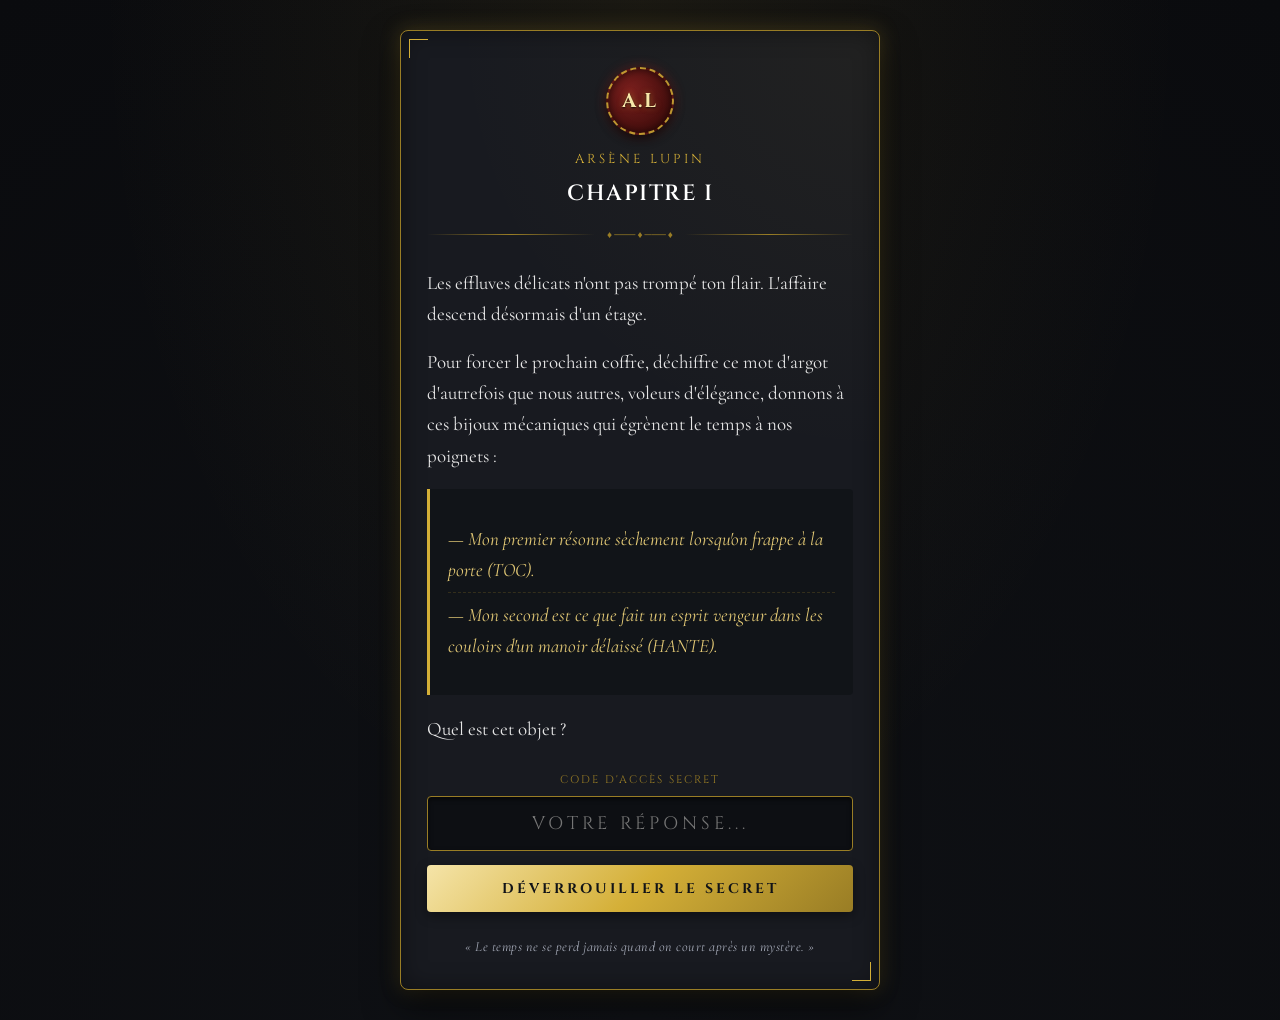
==== les-elixirs.html @ 26642cde "feat: Quete d'Anniversaire Arsene Lupin" ====
<!DOCTYPE html>
<html lang="fr">
<head>
  <meta charset="UTF-8">
  <meta name="viewport" content="width=device-width, initial-scale=1.0">
  <title>Arsène Lupin — Chapitre I : Les Élixirs</title>
  <link rel="preconnect" href="https://fonts.googleapis.com">
  <link rel="preconnect" href="https://fonts.gstatic.com" crossorigin>
  <link href="https://fonts.googleapis.com/css2?family=Cinzel:wght@400;600;700;900&family=Cormorant+Garamond:ital,wght@0,400;0,600;0,700;1,400&display=swap" rel="stylesheet">
  <link rel="stylesheet" href="style.css">
</head>
<body>
  <main class="container">
    <div class="card">
      <header class="header">
        <div class="seal-container">
          <div class="seal" aria-hidden="true">
            <span class="seal-inner">A.L</span>
          </div>
        </div>
        <div class="chapter-subtitle">Arsène Lupin</div>
        <h1 class="chapter-title">Chapitre I</h1>
        <div class="divider">♦ ─── ♦ ─── ♦</div>
      </header>

      <div class="content">
        <p>Les effluves délicats n'ont pas trompé ton flair. L'affaire descend désormais d'un étage.</p>
        <p>Pour forcer le prochain coffre, déchiffre ce mot d'argot d'autrefois que nous autres, voleurs d'élégance, donnons à ces bijoux mécaniques qui égrènent le temps à nos poignets :</p>
        
        <div class="riddle-box">
          <ul class="clue-list">
            <li>— Mon premier résonne sèchement lorsqu'on frappe à la porte (<em>TOC</em>).</li>
            <li>— Mon second est ce que fait un esprit vengeur dans les couloirs d'un manoir délaissé (<em>HANTE</em>).</li>
          </ul>
        </div>

        <p>Quel est cet objet ?</p>
      </div>

      <section id="lock-section">
        <form onsubmit="event.preventDefault(); verifierCode(['TOCANTE', 'TOCANTES']);">
          <div class="form-group">
            <label class="input-label" for="secret-code">Code d'accès secret</label>
            <input 
              type="text" 
              id="secret-code" 
              class="input-secret" 
              placeholder="VOTRE RÉPONSE..." 
              autocorrect="off" 
              autocapitalize="none" 
              spellcheck="false" 
              autocomplete="off"
              required
            >
          </div>
          <button type="submit" class="btn-submit">Déverrouiller le secret</button>
        </form>
        <div id="error" class="error-message">Combinaison incorrecte. Écoutez le tic-tac de votre intuition...</div>
      </section>

      <section id="revelation" class="revelation" role="region" aria-live="polite">
        <span class="revelation-badge">Destination Révélée</span>
        <p class="revelation-text">
          Brillant ! Descends sans bruit au rez-de-chaussée. Ouvre <strong>l'armoire du salon</strong>, là où reposent nos fameuses tocantes... Le prochain indice t'attend au milieu des aiguilles.
        </p>
      </section>

      <footer class="footer-quote">
        « Le temps ne se perd jamais quand on court après un mystère. »
      </footer>
    </div>
  </main>

  <script>
    function verifierCode(valeursAcceptees) {
      const input = document.getElementById('secret-code');
      const err = document.getElementById('error');
      const revelation = document.getElementById('revelation');
      const lockSection = document.getElementById('lock-section');

      const reponse = input.value
        .trim()
        .normalize("NFD")
        .replace(/[\u0300-\u036f]/g, "")
        .toUpperCase();

      if (valeursAcceptees.includes(reponse)) {
        lockSection.style.display = 'none';
        revelation.style.display = 'block';
        err.style.display = 'none';
      } else {
        err.style.display = 'block';
        input.classList.add('shake');
        setTimeout(() => input.classList.remove('shake'), 400);
        input.value = '';
        input.focus();
      }
    }
  </script>
</body>
</html>
---- style.css ----
@charset "UTF-8";

/* ==========================================================================
   Quête d'Anniversaire « Arsène Lupin » — Charte Graphique & Design System
   ========================================================================== */

:root {
  --bg-color: #0f1115;
  --card-bg: #181a20;
  --card-border: #997d25;
  --card-border-glow: rgba(212, 175, 55, 0.25);
  --gold-classic: #d4af37;
  --gold-aged: #997d25;
  --gold-light: #f7e7a9;
  --gold-gradient: linear-gradient(135deg, #f5e4a8 0%, #d4af37 50%, #997d25 100%);
  --gold-gradient-hover: linear-gradient(135deg, #fff2be 0%, #e0bd49 50%, #b8972e 100%);
  --text-main: #e6e6e6;
  --text-muted: #a3a8b5;
  --text-gold: #e2c875;
  --error-color: #e06c75;
  --font-title: 'Cinzel', serif;
  --font-body: 'Cormorant Garamond', Georgia, serif;
}

* {
  box-sizing: border-box;
  margin: 0;
  padding: 0;
}

html, body {
  min-height: 100%;
  background-color: var(--bg-color);
  background-image: 
    radial-gradient(ellipse at 50% 0%, rgba(212, 175, 55, 0.08) 0%, transparent 60%),
    radial-gradient(circle at 50% 100%, rgba(15, 17, 21, 0.9) 0%, #0a0b0e 100%);
  color: var(--text-main);
  font-family: var(--font-body);
  font-size: 19px;
  line-height: 1.6;
  -webkit-font-smoothing: antialiased;
}

body {
  display: flex;
  flex-direction: column;
  align-items: center;
  justify-content: center;
  min-height: 100vh;
  padding: 30px 20px;
}

/* ==========================================================================
   Conteneur & Carte Principale (Responsive max 480px)
   ========================================================================== */

.container {
  width: 100%;
  max-width: 480px;
  margin: 0 auto;
}

.card {
  position: relative;
  background-color: var(--card-bg);
  background-image: radial-gradient(circle at top right, rgba(212, 175, 55, 0.05), transparent 40%);
  border: 1px solid var(--card-border);
  border-radius: 8px;
  padding: 36px 26px 30px;
  box-shadow: 
    0 15px 35px rgba(0, 0, 0, 0.6),
    0 0 20px var(--card-border-glow),
    inset 0 0 25px rgba(0, 0, 0, 0.4);
}

/* Ornements d'angle vintage */
.card::before,
.card::after {
  content: "";
  position: absolute;
  width: 18px;
  height: 18px;
  border-color: var(--gold-classic);
  pointer-events: none;
}
.card::before {
  top: 8px;
  left: 8px;
  border-top: 1px solid var(--gold-classic);
  border-left: 1px solid var(--gold-classic);
}
.card::after {
  bottom: 8px;
  right: 8px;
  border-bottom: 1px solid var(--gold-classic);
  border-right: 1px solid var(--gold-classic);
}

/* ==========================================================================
   Sceau & En-tête
   ========================================================================== */

.header {
  text-align: center;
  margin-bottom: 24px;
}

.seal-container {
  display: inline-flex;
  align-items: center;
  justify-content: center;
  margin-bottom: 14px;
}

.seal {
  width: 68px;
  height: 68px;
  border-radius: 50%;
  background: radial-gradient(circle at 35% 35%, #7a1f1d, #420d0c 75%, #250505 100%);
  border: 2px dashed rgba(212, 175, 55, 0.85);
  box-shadow: 
    0 4px 10px rgba(0, 0, 0, 0.7),
    0 0 12px rgba(184, 41, 38, 0.4),
    inset 0 0 8px rgba(0, 0, 0, 0.6);
  display: flex;
  align-items: center;
  justify-content: center;
  position: relative;
}

.seal-inner {
  font-family: var(--font-title);
  font-weight: 700;
  font-size: 20px;
  letter-spacing: 2px;
  color: #f7e7a9;
  text-shadow: 
    0 1px 2px rgba(0, 0, 0, 0.8),
    0 0 6px rgba(212, 175, 55, 0.5);
  user-select: none;
}

.chapter-subtitle {
  font-family: var(--font-title);
  font-size: 13px;
  letter-spacing: 3px;
  text-transform: uppercase;
  color: var(--gold-classic);
  margin-bottom: 6px;
}

.chapter-title {
  font-family: var(--font-title);
  font-size: 22px;
  font-weight: 600;
  letter-spacing: 1.5px;
  color: #ffffff;
  text-transform: uppercase;
  margin-bottom: 12px;
}

.divider {
  display: flex;
  align-items: center;
  justify-content: center;
  gap: 12px;
  color: var(--gold-aged);
  font-size: 10px;
  margin: 16px 0;
}
.divider::before,
.divider::after {
  content: "";
  flex: 1;
  height: 1px;
  background: linear-gradient(to right, transparent, var(--gold-aged), transparent);
}

/* ==========================================================================
   Contenu de l'Énigme
   ========================================================================== */

.content {
  font-size: 19px;
  line-height: 1.65;
  color: var(--text-main);
  margin-bottom: 26px;
}

.content p {
  margin-bottom: 16px;
}

.content p:last-child {
  margin-bottom: 0;
}

.riddle-box {
  background: rgba(15, 17, 21, 0.65);
  border-left: 3px solid var(--gold-classic);
  padding: 16px 18px;
  margin: 18px 0;
  border-radius: 0 4px 4px 0;
  font-style: italic;
  color: var(--text-gold);
}

.riddle-box p {
  margin-bottom: 8px;
}
.riddle-box p:last-child {
  margin-bottom: 0;
}

.clue-list {
  list-style: none;
  padding-left: 0;
  margin: 12px 0;
}

.clue-list li {
  padding: 6px 0;
  border-bottom: 1px dashed rgba(153, 125, 37, 0.25);
}
.clue-list li:last-child {
  border-bottom: none;
}

.clue-list strong {
  color: var(--gold-classic);
  font-family: var(--font-title);
  letter-spacing: 1px;
}

/* ==========================================================================
   Formulaire & Saisie du Code Secret
   ========================================================================== */

.form-group {
  margin-bottom: 14px;
}

.input-label {
  display: block;
  font-family: var(--font-title);
  font-size: 11px;
  letter-spacing: 2px;
  text-transform: uppercase;
  color: var(--gold-aged);
  margin-bottom: 8px;
  text-align: center;
}

.input-secret {
  width: 100%;
  padding: 14px 16px;
  background-color: #0d0f13;
  border: 1px solid var(--gold-aged);
  border-radius: 4px;
  color: #ffffff;
  font-family: var(--font-title);
  font-size: 18px;
  letter-spacing: 4px;
  text-align: center;
  text-transform: uppercase;
  outline: none;
  transition: all 0.25s ease;
  box-shadow: inset 0 2px 5px rgba(0, 0, 0, 0.6);
}

.input-secret:focus {
  border-color: var(--gold-classic);
  box-shadow: 
    0 0 10px rgba(212, 175, 55, 0.4),
    inset 0 2px 5px rgba(0, 0, 0, 0.6);
}

.btn-submit {
  width: 100%;
  padding: 14px 20px;
  background: var(--gold-gradient);
  border: none;
  border-radius: 4px;
  color: #111317;
  font-family: var(--font-title);
  font-size: 14px;
  font-weight: 700;
  letter-spacing: 3px;
  text-transform: uppercase;
  cursor: pointer;
  transition: all 0.25s ease;
  box-shadow: 0 4px 12px rgba(0, 0, 0, 0.4);
}

.btn-submit:hover,
.btn-submit:active {
  background: var(--gold-gradient-hover);
  transform: translateY(-1px);
  box-shadow: 0 6px 16px rgba(212, 175, 55, 0.35);
}

/* Message d'erreur */
.error-message {
  display: none;
  color: var(--error-color);
  font-family: var(--font-body);
  font-size: 16px;
  font-style: italic;
  text-align: center;
  margin-top: 10px;
  animation: fadeIn 0.3s ease;
}

/* ==========================================================================
   Section Révélation (Destination Débloquée)
   ========================================================================== */

.revelation {
  display: none;
  background: linear-gradient(145deg, rgba(30, 24, 15, 0.85), rgba(18, 20, 26, 0.95));
  border: 1px solid var(--gold-classic);
  border-radius: 6px;
  padding: 24px 20px;
  box-shadow: 
    0 0 20px rgba(212, 175, 55, 0.2),
    inset 0 0 15px rgba(212, 175, 55, 0.1);
  text-align: center;
  animation: fadeIn 0.6s cubic-bezier(0.16, 1, 0.3, 1);
}

.revelation-badge {
  font-family: var(--font-title);
  font-size: 12px;
  letter-spacing: 3px;
  text-transform: uppercase;
  color: var(--gold-classic);
  margin-bottom: 10px;
  display: inline-block;
}

.revelation-text {
  font-size: 20px;
  line-height: 1.6;
  color: #ffffff;
}

.revelation-text strong {
  color: var(--gold-classic);
  font-family: var(--font-title);
  letter-spacing: 1px;
}

.revelation-final {
  margin-top: 18px;
  padding-top: 16px;
  border-top: 1px solid rgba(212, 175, 55, 0.3);
  font-size: 21px;
  color: var(--gold-light);
  font-weight: 600;
}

/* ==========================================================================
   Animations & Effets
   ========================================================================== */

@keyframes fadeIn {
  from {
    opacity: 0;
    transform: translateY(8px);
  }
  to {
    opacity: 1;
    transform: translateY(0);
  }
}

@keyframes shake {
  0%, 100% { transform: translateX(0); }
  20% { transform: translateX(-8px); }
  40% { transform: translateX(8px); }
  60% { transform: translateX(-6px); }
  80% { transform: translateX(6px); }
}

.shake {
  animation: shake 0.4s ease;
  border-color: var(--error-color) !important;
}

/* ==========================================================================
   Pied de page
   ========================================================================== */

.footer-quote {
  text-align: center;
  margin-top: 24px;
  font-size: 14px;
  color: var(--text-muted);
  font-style: italic;
  letter-spacing: 0.5px;
}
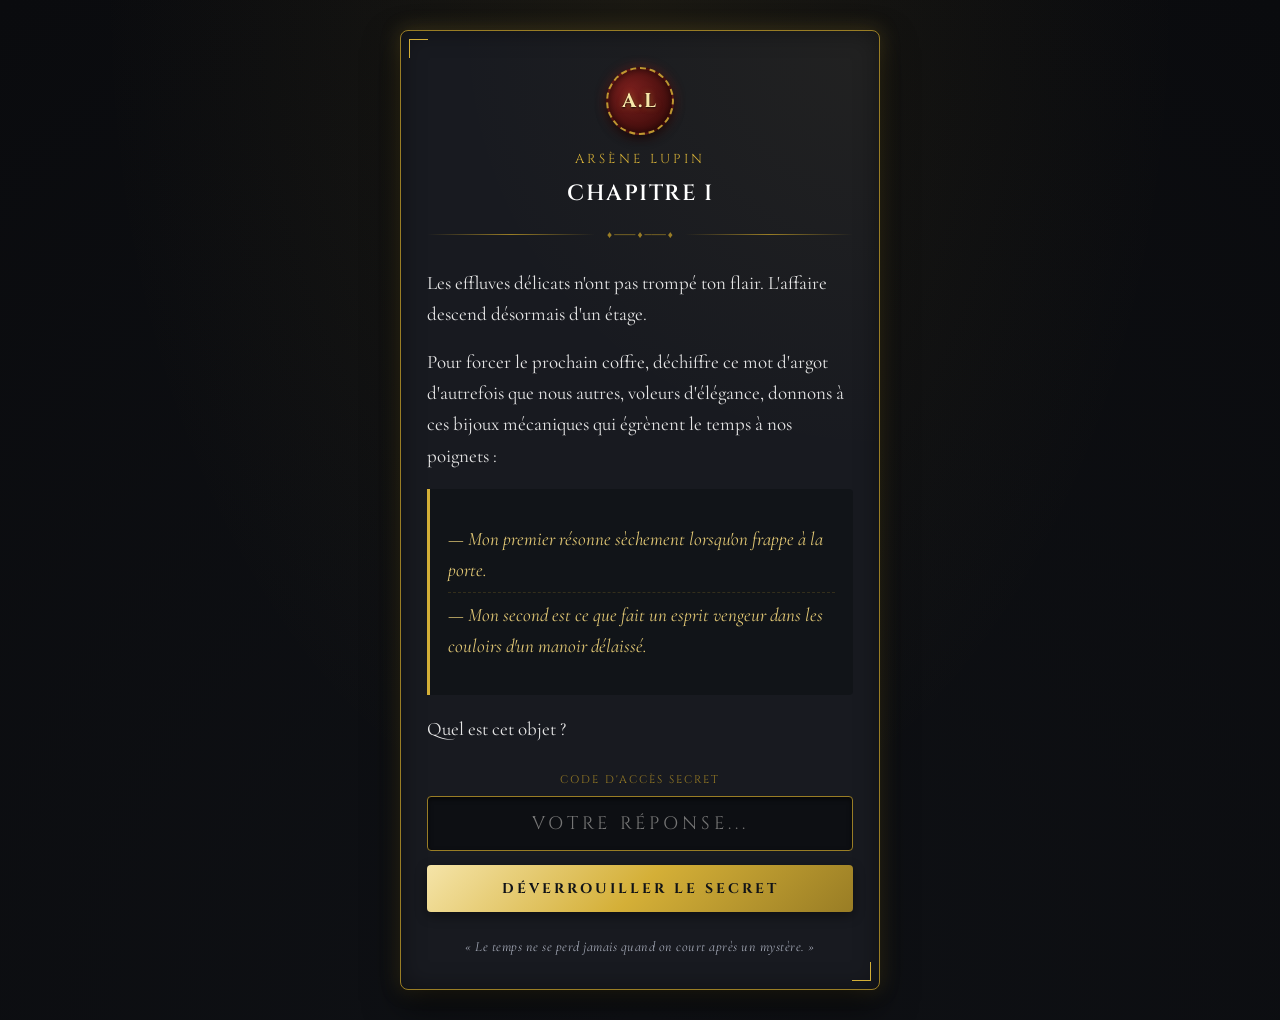
==== commit 6b255691: "Update les-elixirs.html" ====
--- a/les-elixirs.html
+++ b/les-elixirs.html
@@ -29,8 +29,8 @@
         
         <div class="riddle-box">
           <ul class="clue-list">
-            <li>— Mon premier résonne sèchement lorsqu'on frappe à la porte (<em>TOC</em>).</li>
-            <li>— Mon second est ce que fait un esprit vengeur dans les couloirs d'un manoir délaissé (<em>HANTE</em>).</li>
+            <li>— Mon premier résonne sèchement lorsqu'on frappe à la porte.</li>
+            <li>— Mon second est ce que fait un esprit vengeur dans les couloirs d'un manoir délaissé.</li>
           </ul>
         </div>
 
